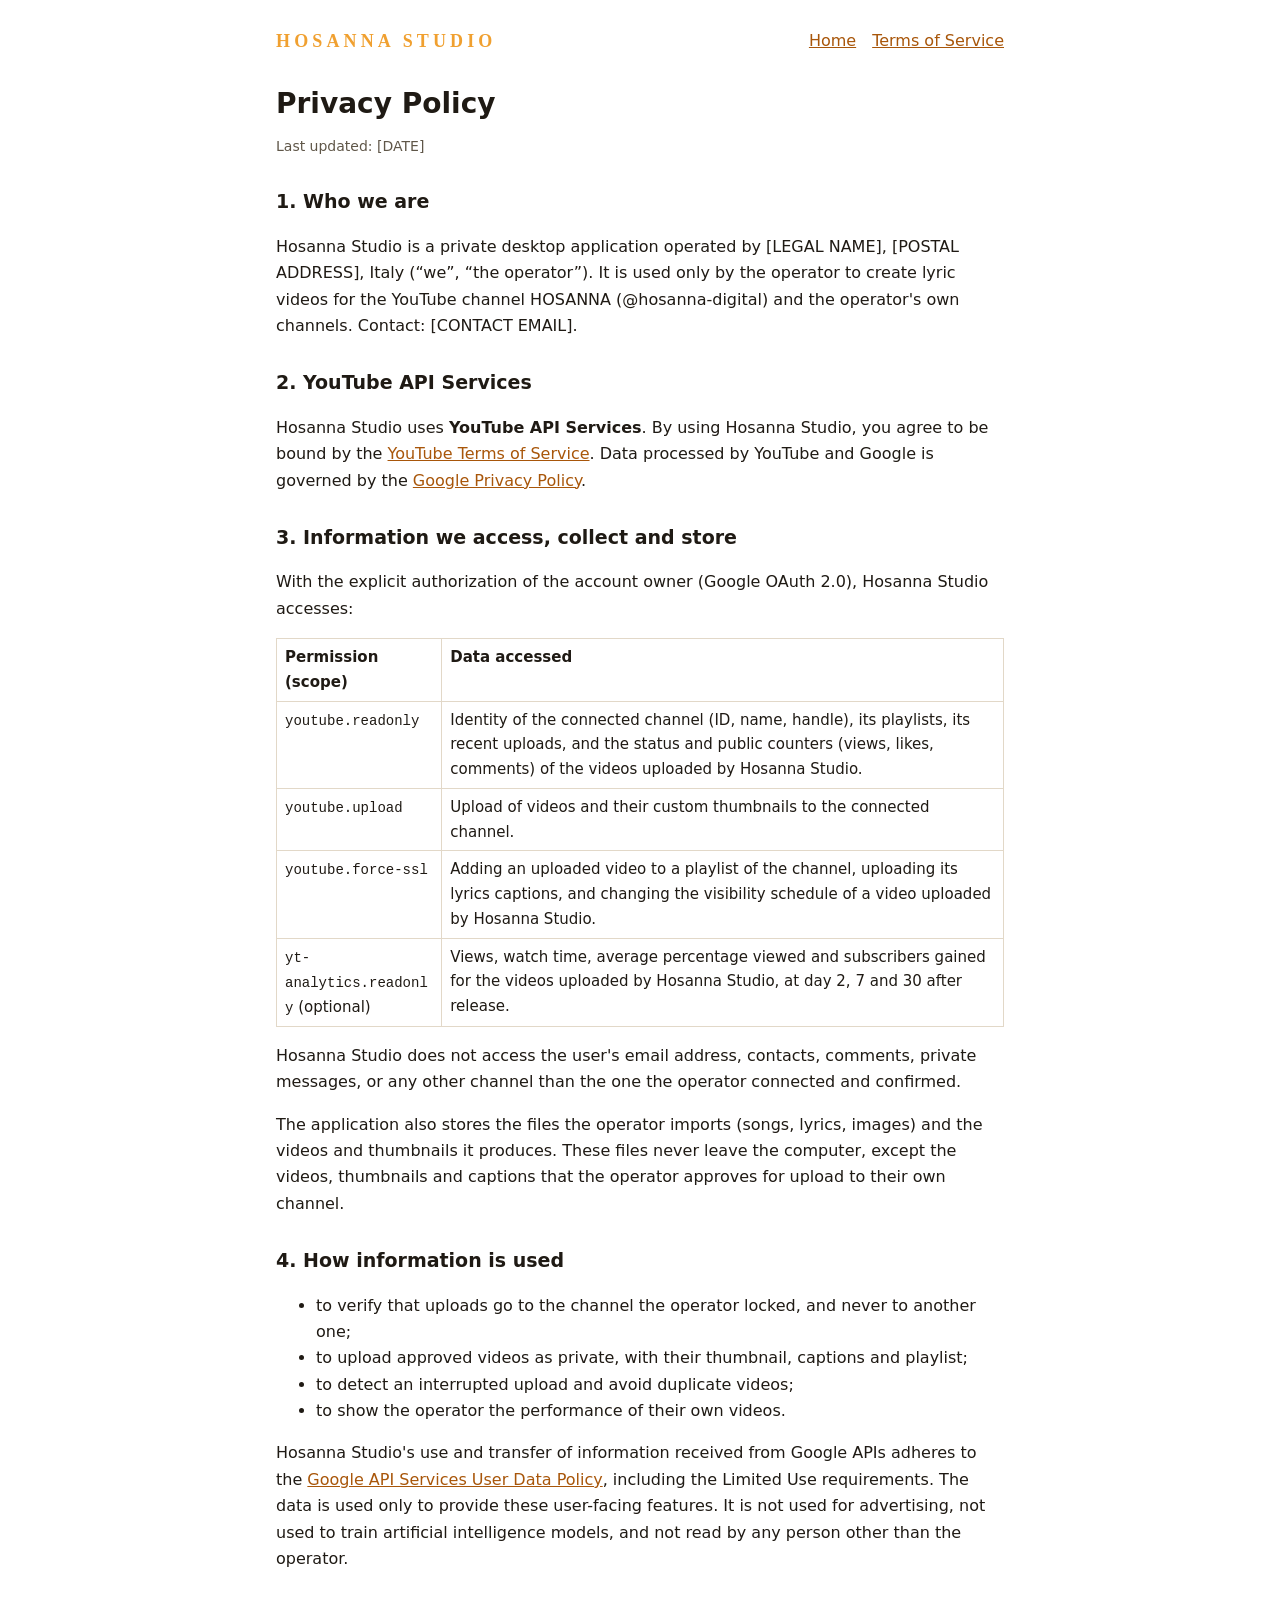
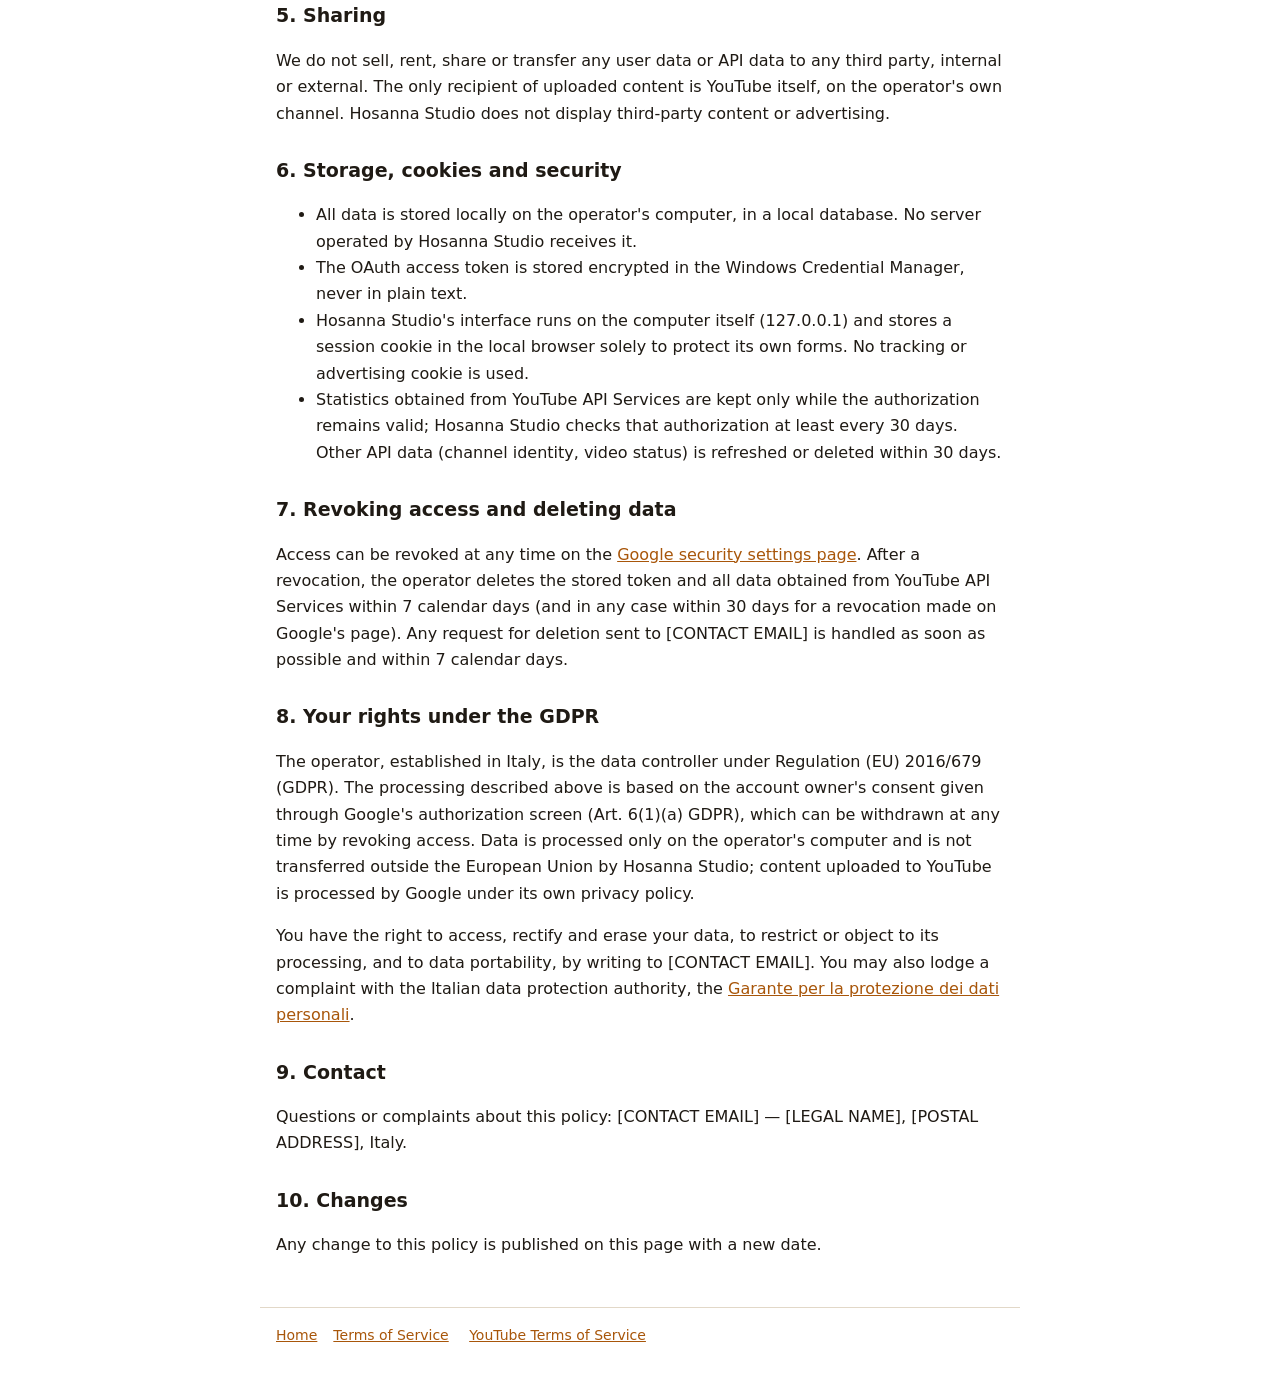
==== privacy.html @ 584dd156 "Add files via upload" ====
<!doctype html>
<html lang="en">
<head>
<meta charset="utf-8">
<meta name="viewport" content="width=device-width, initial-scale=1">
<title>Privacy Policy — Hosanna Studio</title>
<link rel="icon" href="favicon.png">
<link rel="stylesheet" href="style.css">
</head>
<body>
<header>
  <a class="nom" href="index.html">HOSANNA STUDIO</a>
  <nav><a href="index.html">Home</a><a href="terms.html">Terms of Service</a></nav>
</header>
<main>
  <h1>Privacy Policy</h1>
  <p class="maj">Last updated: [DATE]</p>

  <h2>1. Who we are</h2>
  <p>Hosanna Studio is a private desktop application operated by [LEGAL NAME], [POSTAL ADDRESS], Italy
  (“we”, “the operator”). It is used only by the operator to create lyric videos for the YouTube channel
  HOSANNA (@hosanna-digital) and the operator's own channels. Contact: [CONTACT EMAIL].</p>

  <h2>2. YouTube API Services</h2>
  <p>Hosanna Studio uses <strong>YouTube API Services</strong>. By using Hosanna Studio, you agree to be bound by
  the <a href="https://www.youtube.com/t/terms">YouTube Terms of Service</a>. Data processed by YouTube and Google is
  governed by the <a href="https://www.google.com/policies/privacy">Google Privacy Policy</a>.</p>

  <h2>3. Information we access, collect and store</h2>
  <p>With the explicit authorization of the account owner (Google OAuth 2.0), Hosanna Studio accesses:</p>
  <table>
    <tr><th>Permission (scope)</th><th>Data accessed</th></tr>
    <tr><td><code>youtube.readonly</code></td><td>Identity of the connected channel (ID, name, handle), its playlists,
      its recent uploads, and the status and public counters (views, likes, comments) of the videos uploaded by
      Hosanna Studio.</td></tr>
    <tr><td><code>youtube.upload</code></td><td>Upload of videos and their custom thumbnails to the connected channel.</td></tr>
    <tr><td><code>youtube.force-ssl</code></td><td>Adding an uploaded video to a playlist of the channel, uploading its
      lyrics captions, and changing the visibility schedule of a video uploaded by Hosanna Studio.</td></tr>
    <tr><td><code>yt-analytics.readonly</code> (optional)</td><td>Views, watch time, average percentage viewed and
      subscribers gained for the videos uploaded by Hosanna Studio, at day 2, 7 and 30 after release.</td></tr>
  </table>
  <p>Hosanna Studio does not access the user's email address, contacts, comments, private messages, or any other
  channel than the one the operator connected and confirmed.</p>
  <p>The application also stores the files the operator imports (songs, lyrics, images) and the videos and thumbnails
  it produces. These files never leave the computer, except the videos, thumbnails and captions that the operator
  approves for upload to their own channel.</p>

  <h2>4. How information is used</h2>
  <ul>
    <li>to verify that uploads go to the channel the operator locked, and never to another one;</li>
    <li>to upload approved videos as private, with their thumbnail, captions and playlist;</li>
    <li>to detect an interrupted upload and avoid duplicate videos;</li>
    <li>to show the operator the performance of their own videos.</li>
  </ul>
  <p>Hosanna Studio's use and transfer of information received from Google APIs adheres to the
  <a href="https://developers.google.com/terms/api-services-user-data-policy">Google API Services User Data Policy</a>,
  including the Limited Use requirements. The data is used only to provide these user-facing features. It is not
  used for advertising, not used to train artificial intelligence models, and not read by any person other than
  the operator.</p>

  <h2>5. Sharing</h2>
  <p>We do not sell, rent, share or transfer any user data or API data to any third party, internal or external.
  The only recipient of uploaded content is YouTube itself, on the operator's own channel. Hosanna Studio does not
  display third-party content or advertising.</p>

  <h2>6. Storage, cookies and security</h2>
  <ul>
    <li>All data is stored locally on the operator's computer, in a local database. No server operated by
      Hosanna Studio receives it.</li>
    <li>The OAuth access token is stored encrypted in the Windows Credential Manager, never in plain text.</li>
    <li>Hosanna Studio's interface runs on the computer itself (127.0.0.1) and stores a session cookie in the local
      browser solely to protect its own forms. No tracking or advertising cookie is used.</li>
    <li>Statistics obtained from YouTube API Services are kept only while the authorization remains valid;
      Hosanna Studio checks that authorization at least every 30 days. Other API data (channel identity, video
      status) is refreshed or deleted within 30 days.</li>
  </ul>

  <h2>7. Revoking access and deleting data</h2>
  <p>Access can be revoked at any time on the
  <a href="https://security.google.com/settings/security/permissions">Google security settings page</a>.
  After a revocation, the operator deletes the stored token and all data obtained from YouTube API Services within
  7 calendar days (and in any case within 30 days for a revocation made on Google's page). Any request for deletion
  sent to [CONTACT EMAIL] is handled as soon as possible and within 7 calendar days.</p>

  <h2>8. Your rights under the GDPR</h2>
  <p>The operator, established in Italy, is the data controller under Regulation (EU) 2016/679 (GDPR). The
  processing described above is based on the account owner's consent given through Google's authorization screen
  (Art. 6(1)(a) GDPR), which can be withdrawn at any time by revoking access. Data is processed only on the
  operator's computer and is not transferred outside the European Union by Hosanna Studio; content uploaded to
  YouTube is processed by Google under its own privacy policy.</p>
  <p>You have the right to access, rectify and erase your data, to restrict or object to its processing, and to
  data portability, by writing to [CONTACT EMAIL]. You may also lodge a complaint with the Italian data protection
  authority, the <a href="https://www.garanteprivacy.it">Garante per la protezione dei dati personali</a>.</p>

  <h2>9. Contact</h2>
  <p>Questions or complaints about this policy: [CONTACT EMAIL] — [LEGAL NAME], [POSTAL ADDRESS], Italy.</p>

  <h2>10. Changes</h2>
  <p>Any change to this policy is published on this page with a new date.</p>
</main>
<footer>
  <a href="index.html">Home</a><a href="terms.html">Terms of Service</a>
  <a href="https://www.youtube.com/t/terms">YouTube Terms of Service</a>
</footer>
</body>
</html>
---- style.css ----
:root { --fond: #ffffff; --texte: #1f1a14; --doux: #5f5648; --lien: #a8560a; --bord: #e2d8c8; --ambre: #f0a030; --nuit: #120e08; }
@media (prefers-color-scheme: dark) {
  :root { --fond: #120e08; --texte: #f3ece0; --doux: #b9ad99; --lien: #f0a030; --bord: #3a2f22; }
}
* { box-sizing: border-box; }
body { margin: 0; background: var(--fond); color: var(--texte); font: 16px/1.65 "Segoe UI", system-ui, sans-serif; }
header, main, footer { max-width: 760px; margin: 0 auto; padding: 0 16px; }
header { padding-top: 28px; display: flex; justify-content: space-between; align-items: center; flex-wrap: wrap; gap: 12px; }
header .nom { font: 700 18px/1 Georgia, "Noto Serif", serif; letter-spacing: 0.23em; color: var(--ambre); text-decoration: none; }
nav a { margin-left: 16px; }
a { color: var(--lien); }
h1 { font-size: 28px; line-height: 1.25; margin: 32px 0 8px; }
h2 { font-size: 19px; margin: 28px 0 6px; }
.maj { color: var(--doux); font-size: 14px; }
.youtube { display: inline-flex; align-items: center; gap: 8px; border: 1px solid var(--bord); border-radius: 8px; padding: 8px 12px; margin: 16px 0; }
.youtube .pastille { width: 22px; height: 16px; background: #ff0000; border-radius: 4px; position: relative; flex: none; }
.youtube .pastille::after { content: ""; position: absolute; left: 8px; top: 4px; border-left: 7px solid #fff; border-top: 4px solid transparent; border-bottom: 4px solid transparent; }
table { border-collapse: collapse; width: 100%; font-size: 15px; }
th, td { border: 1px solid var(--bord); padding: 6px 8px; text-align: left; vertical-align: top; }
code { font-size: 14px; overflow-wrap: anywhere; }
footer { border-top: 1px solid var(--bord); margin-top: 48px; padding-top: 16px; padding-bottom: 32px; color: var(--doux); font-size: 14px; }
footer a { margin-right: 16px; }
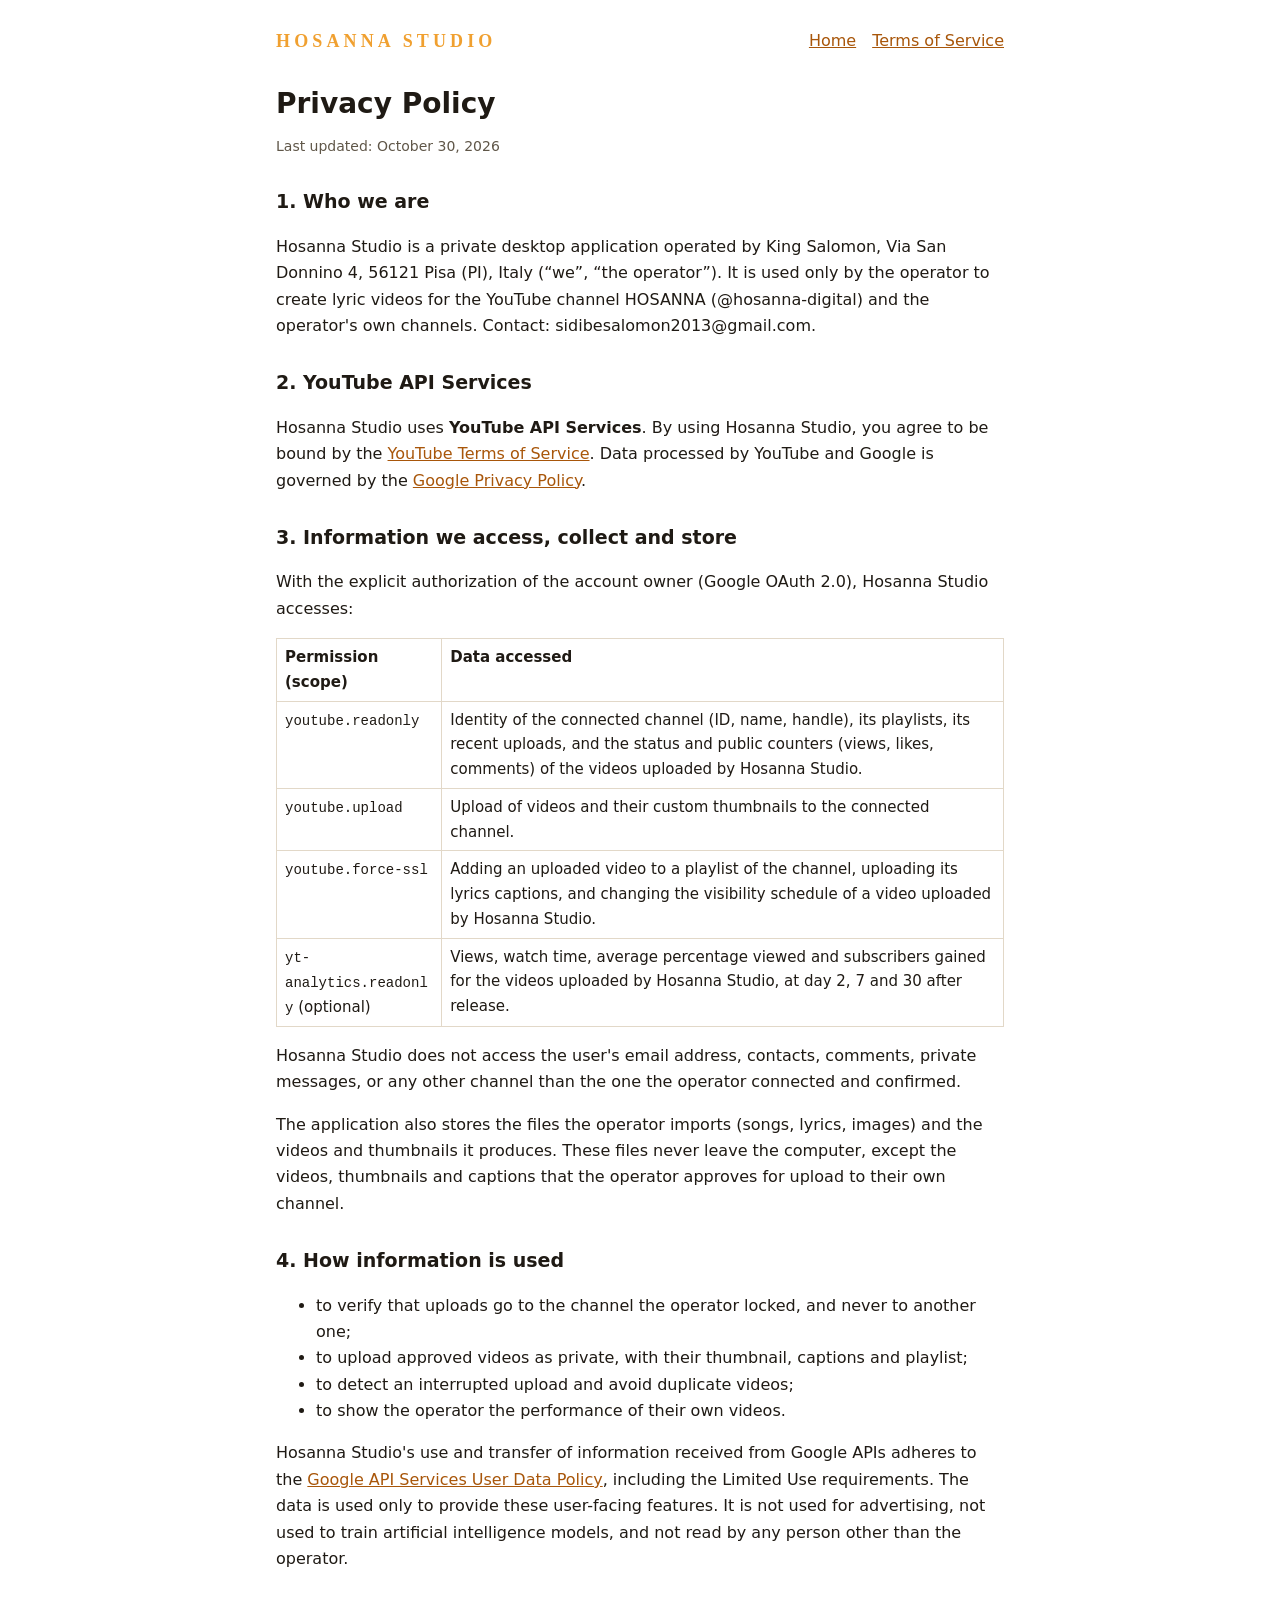
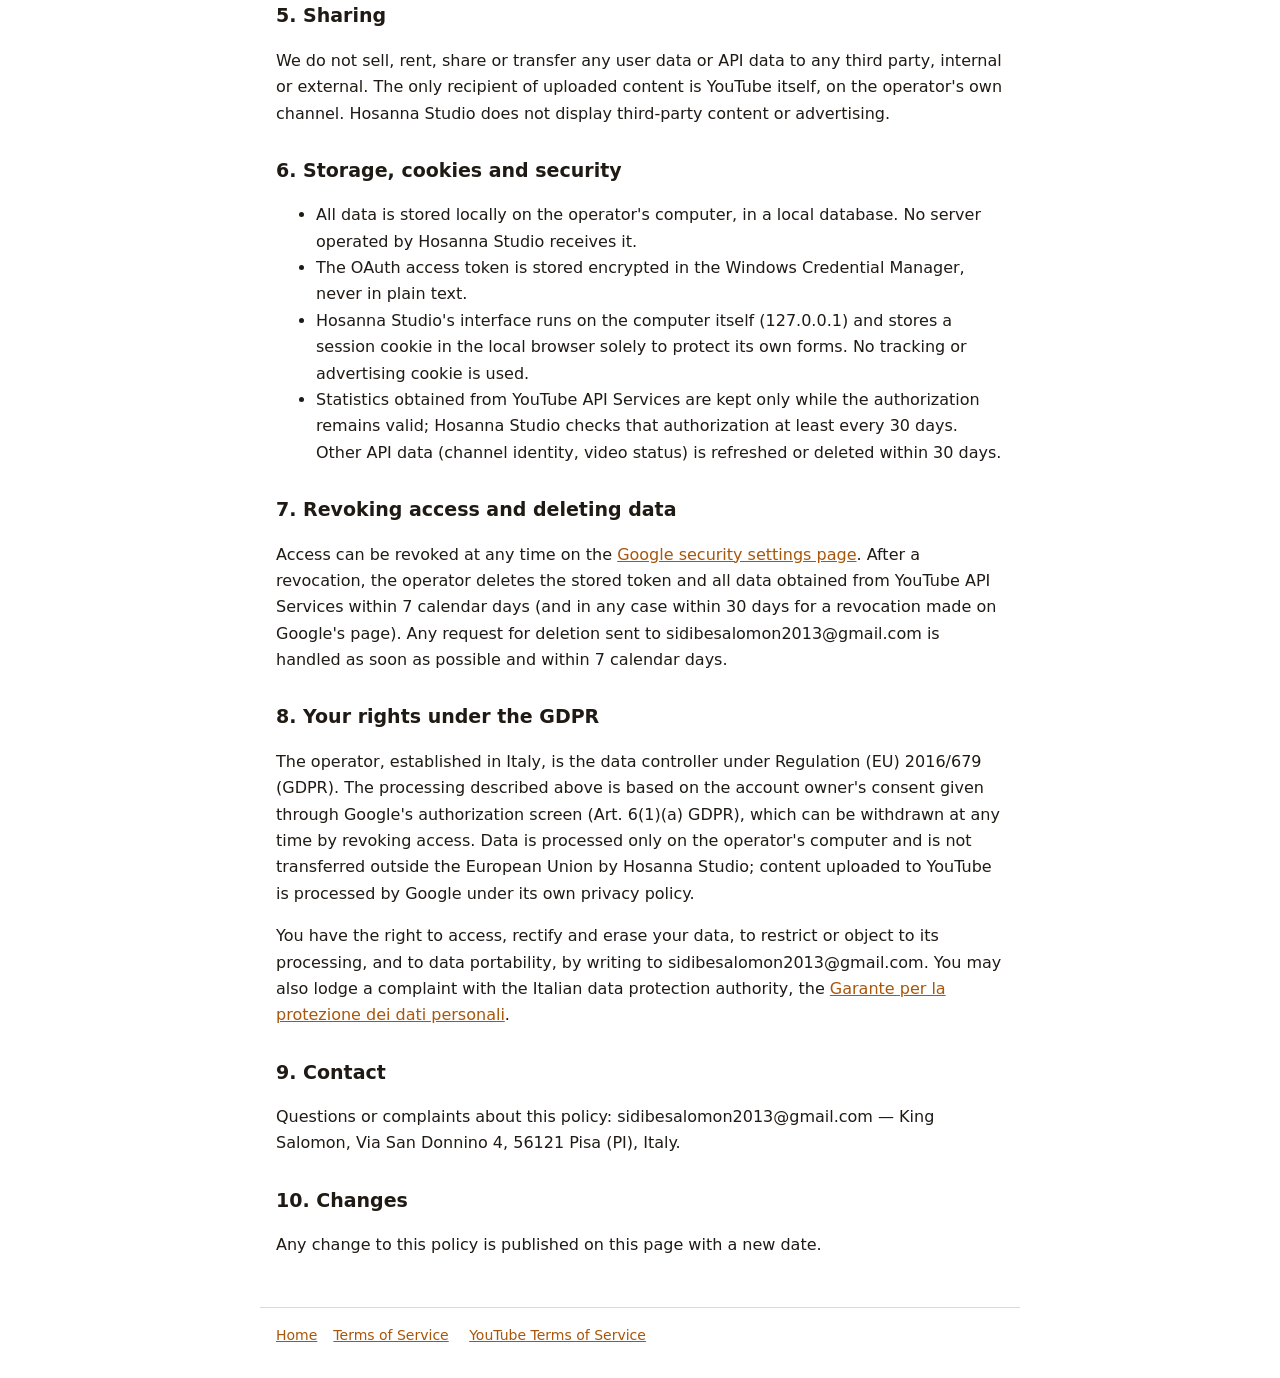
==== commit 4b524204: "Add files via upload" ====
--- a/privacy.html
+++ b/privacy.html
@@ -1,106 +1,106 @@
-<!doctype html>
-<html lang="en">
-<head>
-<meta charset="utf-8">
-<meta name="viewport" content="width=device-width, initial-scale=1">
-<title>Privacy Policy — Hosanna Studio</title>
-<link rel="icon" href="favicon.png">
-<link rel="stylesheet" href="style.css">
-</head>
-<body>
-<header>
-  <a class="nom" href="index.html">HOSANNA STUDIO</a>
-  <nav><a href="index.html">Home</a><a href="terms.html">Terms of Service</a></nav>
-</header>
-<main>
-  <h1>Privacy Policy</h1>
-  <p class="maj">Last updated: [DATE]</p>
-
-  <h2>1. Who we are</h2>
-  <p>Hosanna Studio is a private desktop application operated by [LEGAL NAME], [POSTAL ADDRESS], Italy
-  (“we”, “the operator”). It is used only by the operator to create lyric videos for the YouTube channel
-  HOSANNA (@hosanna-digital) and the operator's own channels. Contact: [CONTACT EMAIL].</p>
-
-  <h2>2. YouTube API Services</h2>
-  <p>Hosanna Studio uses <strong>YouTube API Services</strong>. By using Hosanna Studio, you agree to be bound by
-  the <a href="https://www.youtube.com/t/terms">YouTube Terms of Service</a>. Data processed by YouTube and Google is
-  governed by the <a href="https://www.google.com/policies/privacy">Google Privacy Policy</a>.</p>
-
-  <h2>3. Information we access, collect and store</h2>
-  <p>With the explicit authorization of the account owner (Google OAuth 2.0), Hosanna Studio accesses:</p>
-  <table>
-    <tr><th>Permission (scope)</th><th>Data accessed</th></tr>
-    <tr><td><code>youtube.readonly</code></td><td>Identity of the connected channel (ID, name, handle), its playlists,
-      its recent uploads, and the status and public counters (views, likes, comments) of the videos uploaded by
-      Hosanna Studio.</td></tr>
-    <tr><td><code>youtube.upload</code></td><td>Upload of videos and their custom thumbnails to the connected channel.</td></tr>
-    <tr><td><code>youtube.force-ssl</code></td><td>Adding an uploaded video to a playlist of the channel, uploading its
-      lyrics captions, and changing the visibility schedule of a video uploaded by Hosanna Studio.</td></tr>
-    <tr><td><code>yt-analytics.readonly</code> (optional)</td><td>Views, watch time, average percentage viewed and
-      subscribers gained for the videos uploaded by Hosanna Studio, at day 2, 7 and 30 after release.</td></tr>
-  </table>
-  <p>Hosanna Studio does not access the user's email address, contacts, comments, private messages, or any other
-  channel than the one the operator connected and confirmed.</p>
-  <p>The application also stores the files the operator imports (songs, lyrics, images) and the videos and thumbnails
-  it produces. These files never leave the computer, except the videos, thumbnails and captions that the operator
-  approves for upload to their own channel.</p>
-
-  <h2>4. How information is used</h2>
-  <ul>
-    <li>to verify that uploads go to the channel the operator locked, and never to another one;</li>
-    <li>to upload approved videos as private, with their thumbnail, captions and playlist;</li>
-    <li>to detect an interrupted upload and avoid duplicate videos;</li>
-    <li>to show the operator the performance of their own videos.</li>
-  </ul>
-  <p>Hosanna Studio's use and transfer of information received from Google APIs adheres to the
-  <a href="https://developers.google.com/terms/api-services-user-data-policy">Google API Services User Data Policy</a>,
-  including the Limited Use requirements. The data is used only to provide these user-facing features. It is not
-  used for advertising, not used to train artificial intelligence models, and not read by any person other than
-  the operator.</p>
-
-  <h2>5. Sharing</h2>
-  <p>We do not sell, rent, share or transfer any user data or API data to any third party, internal or external.
-  The only recipient of uploaded content is YouTube itself, on the operator's own channel. Hosanna Studio does not
-  display third-party content or advertising.</p>
-
-  <h2>6. Storage, cookies and security</h2>
-  <ul>
-    <li>All data is stored locally on the operator's computer, in a local database. No server operated by
-      Hosanna Studio receives it.</li>
-    <li>The OAuth access token is stored encrypted in the Windows Credential Manager, never in plain text.</li>
-    <li>Hosanna Studio's interface runs on the computer itself (127.0.0.1) and stores a session cookie in the local
-      browser solely to protect its own forms. No tracking or advertising cookie is used.</li>
-    <li>Statistics obtained from YouTube API Services are kept only while the authorization remains valid;
-      Hosanna Studio checks that authorization at least every 30 days. Other API data (channel identity, video
-      status) is refreshed or deleted within 30 days.</li>
-  </ul>
-
-  <h2>7. Revoking access and deleting data</h2>
-  <p>Access can be revoked at any time on the
-  <a href="https://security.google.com/settings/security/permissions">Google security settings page</a>.
-  After a revocation, the operator deletes the stored token and all data obtained from YouTube API Services within
-  7 calendar days (and in any case within 30 days for a revocation made on Google's page). Any request for deletion
-  sent to [CONTACT EMAIL] is handled as soon as possible and within 7 calendar days.</p>
-
-  <h2>8. Your rights under the GDPR</h2>
-  <p>The operator, established in Italy, is the data controller under Regulation (EU) 2016/679 (GDPR). The
-  processing described above is based on the account owner's consent given through Google's authorization screen
-  (Art. 6(1)(a) GDPR), which can be withdrawn at any time by revoking access. Data is processed only on the
-  operator's computer and is not transferred outside the European Union by Hosanna Studio; content uploaded to
-  YouTube is processed by Google under its own privacy policy.</p>
-  <p>You have the right to access, rectify and erase your data, to restrict or object to its processing, and to
-  data portability, by writing to [CONTACT EMAIL]. You may also lodge a complaint with the Italian data protection
-  authority, the <a href="https://www.garanteprivacy.it">Garante per la protezione dei dati personali</a>.</p>
-
-  <h2>9. Contact</h2>
-  <p>Questions or complaints about this policy: [CONTACT EMAIL] — [LEGAL NAME], [POSTAL ADDRESS], Italy.</p>
-
-  <h2>10. Changes</h2>
-  <p>Any change to this policy is published on this page with a new date.</p>
-</main>
-<footer>
-  <a href="index.html">Home</a><a href="terms.html">Terms of Service</a>
-  <a href="https://www.youtube.com/t/terms">YouTube Terms of Service</a>
-</footer>
-</body>
-</html>
+<!doctype html>
+<html lang="en">
+<head>
+<meta charset="utf-8">
+<meta name="viewport" content="width=device-width, initial-scale=1">
+<title>Privacy Policy — Hosanna Studio</title>
+<link rel="icon" href="favicon.png">
+<link rel="stylesheet" href="style.css">
+</head>
+<body>
+<header>
+  <a class="nom" href="index.html">HOSANNA STUDIO</a>
+  <nav><a href="index.html">Home</a><a href="terms.html">Terms of Service</a></nav>
+</header>
+<main>
+  <h1>Privacy Policy</h1>
+  <p class="maj">Last updated: October 30, 2026</p>
+
+  <h2>1. Who we are</h2>
+  <p>Hosanna Studio is a private desktop application operated by King Salomon, Via San Donnino 4, 56121 Pisa (PI), Italy
+  (“we”, “the operator”). It is used only by the operator to create lyric videos for the YouTube channel
+  HOSANNA (@hosanna-digital) and the operator's own channels. Contact: sidibesalomon2013@gmail.com.</p>
+
+  <h2>2. YouTube API Services</h2>
+  <p>Hosanna Studio uses <strong>YouTube API Services</strong>. By using Hosanna Studio, you agree to be bound by
+  the <a href="https://www.youtube.com/t/terms">YouTube Terms of Service</a>. Data processed by YouTube and Google is
+  governed by the <a href="https://www.google.com/policies/privacy">Google Privacy Policy</a>.</p>
+
+  <h2>3. Information we access, collect and store</h2>
+  <p>With the explicit authorization of the account owner (Google OAuth 2.0), Hosanna Studio accesses:</p>
+  <table>
+    <tr><th>Permission (scope)</th><th>Data accessed</th></tr>
+    <tr><td><code>youtube.readonly</code></td><td>Identity of the connected channel (ID, name, handle), its playlists,
+      its recent uploads, and the status and public counters (views, likes, comments) of the videos uploaded by
+      Hosanna Studio.</td></tr>
+    <tr><td><code>youtube.upload</code></td><td>Upload of videos and their custom thumbnails to the connected channel.</td></tr>
+    <tr><td><code>youtube.force-ssl</code></td><td>Adding an uploaded video to a playlist of the channel, uploading its
+      lyrics captions, and changing the visibility schedule of a video uploaded by Hosanna Studio.</td></tr>
+    <tr><td><code>yt-analytics.readonly</code> (optional)</td><td>Views, watch time, average percentage viewed and
+      subscribers gained for the videos uploaded by Hosanna Studio, at day 2, 7 and 30 after release.</td></tr>
+  </table>
+  <p>Hosanna Studio does not access the user's email address, contacts, comments, private messages, or any other
+  channel than the one the operator connected and confirmed.</p>
+  <p>The application also stores the files the operator imports (songs, lyrics, images) and the videos and thumbnails
+  it produces. These files never leave the computer, except the videos, thumbnails and captions that the operator
+  approves for upload to their own channel.</p>
+
+  <h2>4. How information is used</h2>
+  <ul>
+    <li>to verify that uploads go to the channel the operator locked, and never to another one;</li>
+    <li>to upload approved videos as private, with their thumbnail, captions and playlist;</li>
+    <li>to detect an interrupted upload and avoid duplicate videos;</li>
+    <li>to show the operator the performance of their own videos.</li>
+  </ul>
+  <p>Hosanna Studio's use and transfer of information received from Google APIs adheres to the
+  <a href="https://developers.google.com/terms/api-services-user-data-policy">Google API Services User Data Policy</a>,
+  including the Limited Use requirements. The data is used only to provide these user-facing features. It is not
+  used for advertising, not used to train artificial intelligence models, and not read by any person other than
+  the operator.</p>
+
+  <h2>5. Sharing</h2>
+  <p>We do not sell, rent, share or transfer any user data or API data to any third party, internal or external.
+  The only recipient of uploaded content is YouTube itself, on the operator's own channel. Hosanna Studio does not
+  display third-party content or advertising.</p>
+
+  <h2>6. Storage, cookies and security</h2>
+  <ul>
+    <li>All data is stored locally on the operator's computer, in a local database. No server operated by
+      Hosanna Studio receives it.</li>
+    <li>The OAuth access token is stored encrypted in the Windows Credential Manager, never in plain text.</li>
+    <li>Hosanna Studio's interface runs on the computer itself (127.0.0.1) and stores a session cookie in the local
+      browser solely to protect its own forms. No tracking or advertising cookie is used.</li>
+    <li>Statistics obtained from YouTube API Services are kept only while the authorization remains valid;
+      Hosanna Studio checks that authorization at least every 30 days. Other API data (channel identity, video
+      status) is refreshed or deleted within 30 days.</li>
+  </ul>
+
+  <h2>7. Revoking access and deleting data</h2>
+  <p>Access can be revoked at any time on the
+  <a href="https://security.google.com/settings/security/permissions">Google security settings page</a>.
+  After a revocation, the operator deletes the stored token and all data obtained from YouTube API Services within
+  7 calendar days (and in any case within 30 days for a revocation made on Google's page). Any request for deletion
+  sent to sidibesalomon2013@gmail.com is handled as soon as possible and within 7 calendar days.</p>
+
+  <h2>8. Your rights under the GDPR</h2>
+  <p>The operator, established in Italy, is the data controller under Regulation (EU) 2016/679 (GDPR). The
+  processing described above is based on the account owner's consent given through Google's authorization screen
+  (Art. 6(1)(a) GDPR), which can be withdrawn at any time by revoking access. Data is processed only on the
+  operator's computer and is not transferred outside the European Union by Hosanna Studio; content uploaded to
+  YouTube is processed by Google under its own privacy policy.</p>
+  <p>You have the right to access, rectify and erase your data, to restrict or object to its processing, and to
+  data portability, by writing to sidibesalomon2013@gmail.com. You may also lodge a complaint with the Italian data protection
+  authority, the <a href="https://www.garanteprivacy.it">Garante per la protezione dei dati personali</a>.</p>
+
+  <h2>9. Contact</h2>
+  <p>Questions or complaints about this policy: sidibesalomon2013@gmail.com — King Salomon, Via San Donnino 4, 56121 Pisa (PI), Italy.</p>
+
+  <h2>10. Changes</h2>
+  <p>Any change to this policy is published on this page with a new date.</p>
+</main>
+<footer>
+  <a href="index.html">Home</a><a href="terms.html">Terms of Service</a>
+  <a href="https://www.youtube.com/t/terms">YouTube Terms of Service</a>
+</footer>
+</body>
+</html>
